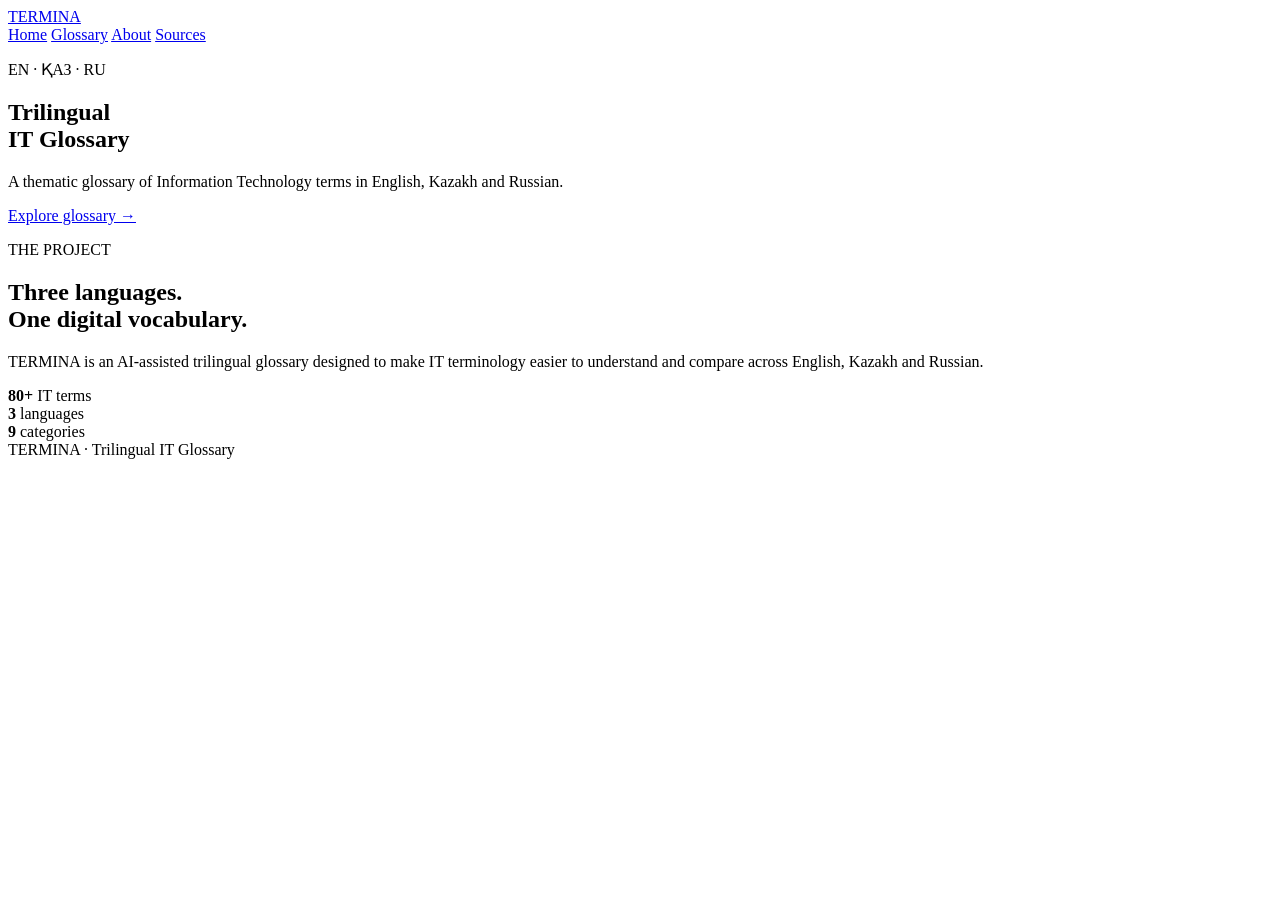
==== index.html @ 99200f11 "Create index.html" ====
<!DOCTYPE html>
<html lang="en">
<head>
    <meta charset="UTF-8">
    <meta name="viewport" content="width=device-width, initial-scale=1.0">
    <title>TERMINA — Trilingual IT Glossary</title>
    <link rel="stylesheet" href="styles.css">
</head>

<body>

<header class="header">
    <div class="container nav">
        <a href="index.html" class="logo">TERMINA</a>

        <nav>
            <a href="index.html">Home</a>
            <a href="glossary.html">Glossary</a>
            <a href="about.html">About</a>
            <a href="sources.html">Sources</a>
        </nav>
    </div>
</header>

<main>

    <section class="hero container">
        <p class="eyebrow">EN · ҚАЗ · RU</p>

        <h1>
            Trilingual<br>
            IT Glossary
        </h1>

        <p class="hero-text">
            A thematic glossary of Information Technology terms
            in English, Kazakh and Russian.
        </p>

        <a href="glossary.html" class="button">
            Explore glossary →
        </a>
    </section>

    <section class="intro container">

        <div>
            <p class="eyebrow">THE PROJECT</p>
            <h2>Three languages.<br>One digital vocabulary.</h2>
        </div>

        <p>
            TERMINA is an AI-assisted trilingual glossary designed
            to make IT terminology easier to understand and compare
            across English, Kazakh and Russian.
        </p>

    </section>

    <section class="stats container">

        <div class="stat">
            <strong>80+</strong>
            <span>IT terms</span>
        </div>

        <div class="stat">
            <strong>3</strong>
            <span>languages</span>
        </div>

        <div class="stat">
            <strong>9</strong>
            <span>categories</span>
        </div>

    </section>

</main>

<footer>
    <div class="container">
        TERMINA · Trilingual IT Glossary
    </div>
</footer>

</body>
</html>
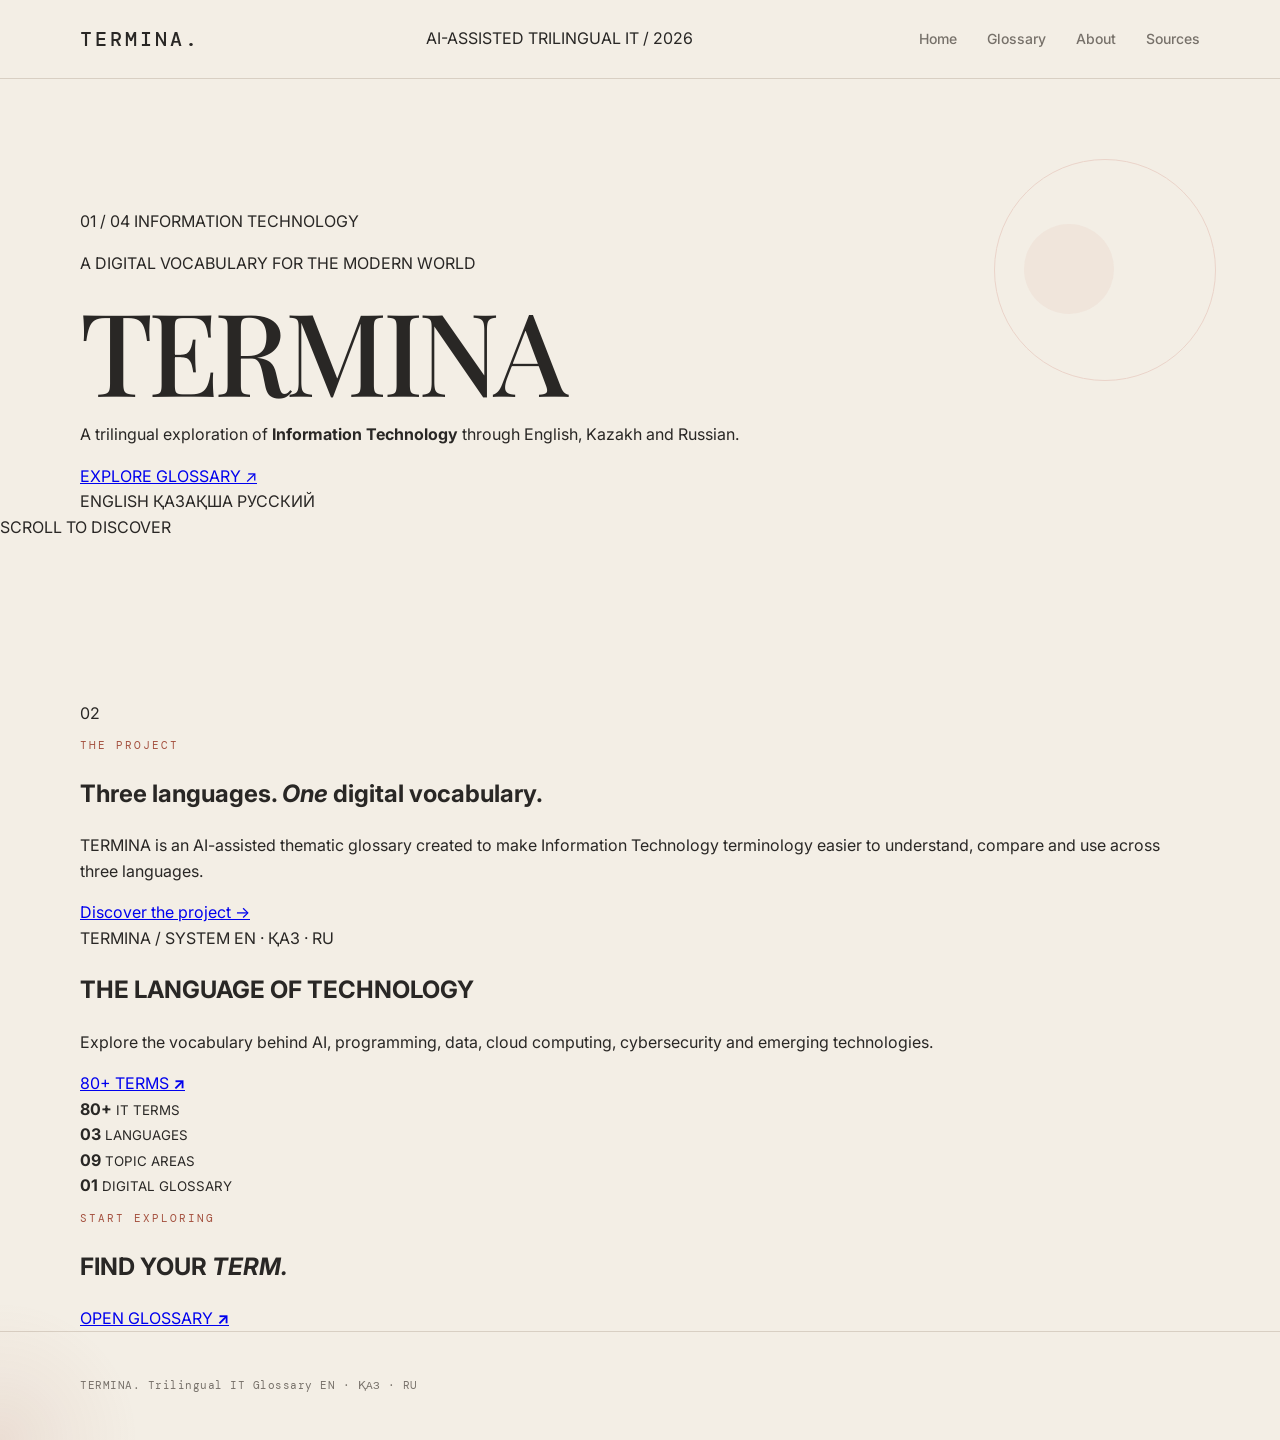
==== commit 277bab70: "Update index.html" ====
--- a/index.html
+++ b/index.html
@@ -1,88 +1,263 @@
 <!DOCTYPE html>
 <html lang="en">
+
 <head>
     <meta charset="UTF-8">
     <meta name="viewport" content="width=device-width, initial-scale=1.0">
+
     <title>TERMINA — Trilingual IT Glossary</title>
+
     <link rel="stylesheet" href="styles.css">
 </head>
 
 <body>
 
+<div class="page-noise"></div>
+
 <header class="header">
-    <div class="container nav">
-        <a href="index.html" class="logo">TERMINA</a>
+
+    <div class="nav container">
+
+        <a href="index.html" class="logo">
+            TERMINA<span>.</span>
+        </a>
+
+        <div class="nav-center">
+            <span>AI-ASSISTED</span>
+            <span>TRILINGUAL</span>
+            <span>IT / 2026</span>
+        </div>
 
         <nav>
-            <a href="index.html">Home</a>
+            <a href="index.html" class="active">Home</a>
             <a href="glossary.html">Glossary</a>
             <a href="about.html">About</a>
             <a href="sources.html">Sources</a>
         </nav>
+
     </div>
+
 </header>
 
+
 <main>
 
-    <section class="hero container">
-        <p class="eyebrow">EN · ҚАЗ · RU</p>
-
-        <h1>
-            Trilingual<br>
-            IT Glossary
-        </h1>
-
-        <p class="hero-text">
-            A thematic glossary of Information Technology terms
-            in English, Kazakh and Russian.
-        </p>
-
-        <a href="glossary.html" class="button">
-            Explore glossary →
-        </a>
-    </section>
-
-    <section class="intro container">
-
-        <div>
-            <p class="eyebrow">THE PROJECT</p>
-            <h2>Three languages.<br>One digital vocabulary.</h2>
-        </div>
-
-        <p>
-            TERMINA is an AI-assisted trilingual glossary designed
-            to make IT terminology easier to understand and compare
-            across English, Kazakh and Russian.
-        </p>
-
-    </section>
-
-    <section class="stats container">
-
-        <div class="stat">
-            <strong>80+</strong>
-            <span>IT terms</span>
-        </div>
-
-        <div class="stat">
-            <strong>3</strong>
-            <span>languages</span>
-        </div>
-
-        <div class="stat">
-            <strong>9</strong>
-            <span>categories</span>
+    <!-- HERO -->
+
+    <section class="hero">
+
+        <div class="hero-orbit orbit-one"></div>
+        <div class="hero-orbit orbit-two"></div>
+
+        <div class="hero-shape shape-one"></div>
+        <div class="hero-shape shape-two"></div>
+        <div class="hero-shape shape-three"></div>
+
+        <div class="container hero-inner">
+
+            <div class="hero-meta">
+                <span>01 / 04</span>
+                <span>INFORMATION TECHNOLOGY</span>
+            </div>
+
+            <div class="hero-title-wrap">
+
+                <p class="hero-small">
+                    A DIGITAL VOCABULARY
+                    <span>FOR THE MODERN WORLD</span>
+                </p>
+
+                <h1 class="hero-title">
+                    TERMI<span>NA</span>
+                </h1>
+
+                <div class="hero-line"></div>
+
+                <p class="hero-description">
+                    A trilingual exploration of
+                    <strong>Information Technology</strong>
+                    through English, Kazakh and Russian.
+                </p>
+
+            </div>
+
+
+            <div class="hero-bottom">
+
+                <a href="glossary.html" class="mega-button">
+                    <span>EXPLORE GLOSSARY</span>
+                    <span class="button-arrow">↗</span>
+                </a>
+
+                <div class="language-cycle">
+
+                    <span class="language active-lang">ENGLISH</span>
+                    <span>ҚАЗАҚША</span>
+                    <span>РУССКИЙ</span>
+
+                </div>
+
+            </div>
+
+        </div>
+
+
+        <div class="scroll-indicator">
+            <span>SCROLL TO DISCOVER</span>
+            <div></div>
+        </div>
+
+    </section>
+
+
+    <!-- INTRO -->
+
+    <section class="intro-section container">
+
+        <div class="section-number">
+            02
+        </div>
+
+        <div class="intro-content">
+
+            <p class="eyebrow">
+                THE PROJECT
+            </p>
+
+            <h2>
+                Three languages.
+                <em>One</em> digital vocabulary.
+            </h2>
+
+            <p class="intro-text">
+                TERMINA is an AI-assisted thematic glossary
+                created to make Information Technology
+                terminology easier to understand,
+                compare and use across three languages.
+            </p>
+
+            <a href="about.html" class="text-link">
+                Discover the project
+                <span>→</span>
+            </a>
+
+        </div>
+
+    </section>
+
+
+    <!-- BIG STATEMENT -->
+
+    <section class="statement-section">
+
+        <div class="container">
+
+            <div class="statement-top">
+                <span>TERMINA / SYSTEM</span>
+                <span>EN · ҚАЗ · RU</span>
+            </div>
+
+            <h2>
+                THE LANGUAGE
+                <span>OF TECHNOLOGY</span>
+            </h2>
+
+            <div class="statement-bottom">
+
+                <p>
+                    Explore the vocabulary behind AI,
+                    programming, data, cloud computing,
+                    cybersecurity and emerging technologies.
+                </p>
+
+                <a href="glossary.html">
+                    <span>80+</span>
+                    TERMS
+                    <b>↗</b>
+                </a>
+
+            </div>
+
+        </div>
+
+    </section>
+
+
+    <!-- STATS -->
+
+    <section class="stats-section container">
+
+        <div class="stat-big">
+            <strong>80<span>+</span></strong>
+            <small>IT TERMS</small>
+        </div>
+
+        <div class="stat-big">
+            <strong>03</strong>
+            <small>LANGUAGES</small>
+        </div>
+
+        <div class="stat-big">
+            <strong>09</strong>
+            <small>TOPIC AREAS</small>
+        </div>
+
+        <div class="stat-big">
+            <strong>01</strong>
+            <small>DIGITAL GLOSSARY</small>
+        </div>
+
+    </section>
+
+
+    <!-- CTA -->
+
+    <section class="final-cta">
+
+        <div class="container">
+
+            <p class="eyebrow">
+                START EXPLORING
+            </p>
+
+            <h2>
+                FIND YOUR
+                <em>TERM.</em>
+            </h2>
+
+            <a href="glossary.html" class="circle-button">
+                <span>OPEN</span>
+                <span>GLOSSARY</span>
+                <b>↗</b>
+            </a>
+
         </div>
 
     </section>
 
 </main>
 
+
 <footer>
-    <div class="container">
-        TERMINA · Trilingual IT Glossary
+
+    <div class="container footer-inner">
+
+        <span>TERMINA.</span>
+
+        <span>
+            Trilingual IT Glossary
+        </span>
+
+        <span>
+            EN · ҚАЗ · RU
+        </span>
+
     </div>
+
 </footer>
+
+
+<script src="app.js"></script>
 
 </body>
 </html>
--- a/styles.css
+++ b/styles.css
@@ -0,0 +1,1125 @@
+@import url('https://fonts.googleapis.com/css2?family=DM+Mono:wght@400;500&family=Playfair+Display:wght@500;600&family=Inter:wght@400;500;600&display=swap');
+
+:root {
+    --background: #f3eee5;
+    --surface: #fffdf8;
+    --text: #292725;
+    --muted: #77716a;
+
+    --accent: #a4513f;
+    --accent-dark: #843c2e;
+    --accent-light: #ead3c9;
+
+    --border: #d8cfc3;
+}
+
+* {
+    box-sizing: border-box;
+}
+
+html {
+    scroll-behavior: smooth;
+}
+
+body {
+    margin: 0;
+    background: var(--background);
+    color: var(--text);
+    font-family: "Inter", sans-serif;
+    line-height: 1.6;
+    overflow-x: hidden;
+}
+
+/* =========================
+   CURSOR GLOW
+========================= */
+
+.cursor-glow {
+    position: fixed;
+    width: 280px;
+    height: 280px;
+
+    border-radius: 50%;
+
+    background: radial-gradient(
+        circle,
+        rgba(164, 81, 63, 0.10) 0%,
+        rgba(164, 81, 63, 0.04) 35%,
+        transparent 70%
+    );
+
+    pointer-events: none;
+
+    transform: translate(-50%, -50%);
+
+    z-index: 9999;
+
+    transition: opacity 0.3s ease;
+}
+
+/* =========================
+   PAGE REVEAL
+========================= */
+
+body {
+    animation: pageReveal 0.8s ease both;
+}
+
+@keyframes pageReveal {
+    from {
+        opacity: 0;
+    }
+
+    to {
+        opacity: 1;
+    }
+}
+
+/* =========================
+   CONTAINER
+========================= */
+
+.container {
+    width: min(1120px, 90%);
+    margin: 0 auto;
+}
+
+/* =========================
+   HEADER
+========================= */
+
+.header {
+    position: sticky;
+    top: 0;
+    z-index: 100;
+
+    border-bottom: 1px solid var(--border);
+
+    background: rgba(243, 238, 229, 0.88);
+
+    backdrop-filter: blur(14px);
+}
+
+.nav {
+    min-height: 78px;
+
+    display: flex;
+    align-items: center;
+    justify-content: space-between;
+}
+
+.logo {
+    color: var(--text);
+
+    text-decoration: none;
+
+    font-family: "DM Mono", monospace;
+
+    font-size: 20px;
+    font-weight: 500;
+
+    letter-spacing: 3px;
+
+    transition:
+        color 0.3s ease,
+        letter-spacing 0.3s ease;
+}
+
+.logo:hover {
+    color: var(--accent);
+    letter-spacing: 5px;
+}
+
+nav {
+    display: flex;
+    gap: 30px;
+}
+
+nav a {
+    position: relative;
+
+    color: var(--muted);
+
+    text-decoration: none;
+
+    font-size: 14px;
+    font-weight: 500;
+
+    transition: color 0.25s ease;
+}
+
+nav a::after {
+    content: "";
+
+    position: absolute;
+
+    left: 0;
+    bottom: -8px;
+
+    width: 0;
+    height: 1px;
+
+    background: var(--accent);
+
+    transition: width 0.3s ease;
+}
+
+nav a:hover {
+    color: var(--accent);
+}
+
+nav a:hover::after {
+    width: 100%;
+}
+
+/* =========================
+   TEXT
+========================= */
+
+.eyebrow {
+    font-family: "DM Mono", monospace;
+
+    font-size: 11px;
+
+    letter-spacing: 2px;
+
+    color: var(--accent);
+
+    text-transform: uppercase;
+}
+
+/* =========================
+   HERO
+========================= */
+
+.hero {
+    position: relative;
+
+    padding: 130px 0 160px;
+}
+
+/* decorative circle */
+
+.hero::before {
+    content: "";
+
+    position: absolute;
+
+    right: 5%;
+    top: 80px;
+
+    width: 220px;
+    height: 220px;
+
+    border: 1px solid var(--accent-light);
+
+    border-radius: 50%;
+
+    animation: floatCircle 7s ease-in-out infinite;
+
+    pointer-events: none;
+}
+
+.hero::after {
+    content: "";
+
+    position: absolute;
+
+    right: 13%;
+    top: 145px;
+
+    width: 90px;
+    height: 90px;
+
+    background: var(--accent-light);
+
+    border-radius: 50%;
+
+    opacity: 0.35;
+
+    animation: floatSmall 5s ease-in-out infinite;
+
+    pointer-events: none;
+}
+
+@keyframes floatCircle {
+
+    0%, 100% {
+        transform: translateY(0) rotate(0deg);
+    }
+
+    50% {
+        transform: translateY(-20px) rotate(8deg);
+    }
+}
+
+@keyframes floatSmall {
+
+    0%, 100% {
+        transform: translate(0, 0);
+    }
+
+    50% {
+        transform: translate(-15px, 20px);
+    }
+}
+
+.hero h1 {
+    position: relative;
+    z-index: 2;
+
+    margin: 20px 0;
+
+    max-width: 900px;
+
+    font-family: "Playfair Display", serif;
+
+    font-size: clamp(65px, 9vw, 120px);
+
+    line-height: 0.92;
+
+    font-weight: 500;
+
+    letter-spacing: -5px;
+
+    animation: titleReveal 1s cubic-bezier(.2,.8,.2,1) both;
+}
+
+@keyframes titleReveal {
+
+    from {
+        opacity: 0;
+        transform: translateY(40px);
+        clip-path: inset(100% 0 0 0);
+    }
+
+    to {
+        opacity: 1;
+        transform: translateY(0);
+        clip-path: inset(0 0 0 0);
+    }
+}
+
+.hero-text {
+    position: relative;
+    z-index: 2;
+
+    max-width: 560px;
+
+    color: var(--muted);
+
+    font-size: 18px;
+
+    margin-bottom: 38px;
+
+    animation: fadeUp 1s 0.25s ease both;
+}
+
+@keyframes fadeUp {
+
+    from {
+        opacity: 0;
+        transform: translateY(20px);
+    }
+
+    to {
+        opacity: 1;
+        transform: translateY(0);
+    }
+}
+
+/* =========================
+   BUTTON
+========================= */
+
+.button {
+    position: relative;
+    z-index: 2;
+
+    display: inline-block;
+
+    padding: 15px 25px;
+
+    background: var(--accent);
+
+    color: white;
+
+    text-decoration: none;
+
+    font-size: 14px;
+
+    overflow: hidden;
+
+    transition:
+        transform 0.25s ease,
+        background 0.25s ease;
+}
+
+.button::before {
+    content: "";
+
+    position: absolute;
+
+    top: 0;
+    left: -100%;
+
+    width: 100%;
+    height: 100%;
+
+    background: rgba(255,255,255,0.15);
+
+    transition: left 0.4s ease;
+}
+
+.button:hover {
+    background: var(--accent-dark);
+
+    transform: translateY(-3px);
+}
+
+.button:hover::before {
+    left: 100%;
+}
+
+/* =========================
+   INTRO
+========================= */
+
+.intro {
+    border-top: 1px solid var(--border);
+
+    padding: 85px 0;
+
+    display: grid;
+
+    grid-template-columns: 1fr 1fr;
+
+    gap: 80px;
+}
+
+.intro h2 {
+    font-family: "Playfair Display", serif;
+
+    font-size: 45px;
+
+    line-height: 1.1;
+
+    font-weight: 500;
+
+    margin-top: 15px;
+}
+
+.intro > p {
+    color: var(--muted);
+
+    font-size: 17px;
+
+    max-width: 500px;
+}
+
+/* =========================
+   STATS
+========================= */
+
+.stats {
+    display: grid;
+
+    grid-template-columns: repeat(3, 1fr);
+
+    border-top: 1px solid var(--border);
+
+    border-bottom: 1px solid var(--border);
+}
+
+.stat {
+    padding: 45px 25px;
+
+    border-right: 1px solid var(--border);
+
+    transition:
+        background 0.3s ease,
+        transform 0.3s ease;
+}
+
+.stat:hover {
+    background: var(--surface);
+
+    transform: translateY(-5px);
+}
+
+.stat:last-child {
+    border-right: none;
+}
+
+.stat strong {
+    display: block;
+
+    font-family: "Playfair Display", serif;
+
+    font-size: 50px;
+
+    font-weight: 500;
+
+    color: var(--accent);
+}
+
+.stat span {
+    color: var(--muted);
+
+    font-size: 14px;
+}
+
+/* =========================
+   PAGE HEADER
+========================= */
+
+.page-header {
+    padding: 90px 0 60px;
+
+    border-bottom: 1px solid var(--border);
+
+    animation: fadeUp 0.8s ease both;
+}
+
+.page-header h1 {
+    font-family: "Playfair Display", serif;
+
+    font-size: 72px;
+
+    font-weight: 500;
+
+    margin: 15px 0;
+
+    line-height: 1;
+}
+
+.page-header p:last-child {
+    color: var(--muted);
+
+    max-width: 600px;
+}
+
+/* =========================
+   GLOSSARY
+========================= */
+
+.glossary-section {
+    padding: 50px 0 110px;
+}
+
+.search-area {
+    margin-bottom: 25px;
+}
+
+#searchInput {
+    width: 100%;
+
+    padding: 19px 22px;
+
+    background: var(--surface);
+
+    border: 1px solid var(--border);
+
+    color: var(--text);
+
+    font-family: "Inter", sans-serif;
+
+    font-size: 16px;
+
+    outline: none;
+
+    transition:
+        border-color 0.3s ease,
+        box-shadow 0.3s ease,
+        transform 0.3s ease;
+}
+
+#searchInput:focus {
+    border-color: var(--accent);
+
+    box-shadow:
+        0 0 0 4px var(--accent-light),
+        0 8px 25px rgba(70, 50, 35, 0.05);
+
+    transform: translateY(-2px);
+}
+
+/* =========================
+   CATEGORY BUTTONS
+========================= */
+
+.categories {
+    display: flex;
+
+    flex-wrap: wrap;
+
+    gap: 8px;
+
+    margin-bottom: 45px;
+}
+
+.category {
+    padding: 9px 15px;
+
+    background: transparent;
+
+    border: 1px solid var(--border);
+
+    color: var(--muted);
+
+    cursor: pointer;
+
+    font-family: "Inter", sans-serif;
+
+    font-size: 13px;
+
+    transition:
+        transform 0.2s ease,
+        background 0.2s ease,
+        color 0.2s ease,
+        border-color 0.2s ease;
+}
+
+.category:hover {
+    color: var(--accent);
+
+    border-color: var(--accent);
+
+    transform: translateY(-2px);
+}
+
+.category.active {
+    background: var(--accent);
+
+    color: white;
+
+    border-color: var(--accent);
+
+    box-shadow: 0 5px 15px rgba(164, 81, 63, 0.18);
+}
+
+/* =========================
+   CARDS
+========================= */
+
+.glossary-grid {
+    display: grid;
+
+    grid-template-columns: repeat(2, 1fr);
+
+    gap: 22px;
+}
+
+.term-card {
+    position: relative;
+
+    padding: 30px;
+
+    background: var(--surface);
+
+    border: 1px solid var(--border);
+
+    overflow: hidden;
+
+    opacity: 0;
+
+    animation: cardReveal 0.6s ease forwards;
+
+    transition:
+        transform 0.35s ease,
+        box-shadow 0.35s ease,
+        border-color 0.35s ease;
+}
+
+@keyframes cardReveal {
+
+    from {
+        opacity: 0;
+        transform: translateY(25px);
+    }
+
+    to {
+        opacity: 1;
+        transform: translateY(0);
+    }
+}
+
+/* animated side line */
+
+.term-card::before {
+    content: "";
+
+    position: absolute;
+
+    left: 0;
+    top: 0;
+
+    width: 4px;
+    height: 0;
+
+    background: var(--accent);
+
+    transition: height 0.4s ease;
+}
+
+/* decorative corner */
+
+.term-card::after {
+    content: "";
+
+    position: absolute;
+
+    right: -35px;
+    top: -35px;
+
+    width: 90px;
+    height: 90px;
+
+    border: 1px solid var(--accent-light);
+
+    border-radius: 50%;
+
+    opacity: 0;
+
+    transition:
+        opacity 0.4s ease,
+        transform 0.4s ease;
+}
+
+.term-card:hover {
+    transform: translateY(-7px);
+
+    border-color: var(--accent-light);
+
+    box-shadow:
+        0 18px 40px rgba(70, 50, 35, 0.10);
+}
+
+.term-card:hover::before {
+    height: 100%;
+}
+
+.term-card:hover::after {
+    opacity: 1;
+
+    transform: scale(1.5);
+}
+
+.term-category {
+    font-family: "DM Mono", monospace;
+
+    font-size: 10px;
+
+    letter-spacing: 1.5px;
+
+    color: var(--accent);
+
+    text-transform: uppercase;
+
+    margin-bottom: 18px;
+}
+
+.term-card h2 {
+    font-family: "Playfair Display", serif;
+
+    font-size: 30px;
+
+    font-weight: 500;
+
+    line-height: 1.2;
+
+    margin: 0 0 25px;
+
+    transition: color 0.25s ease;
+}
+
+.term-card:hover h2 {
+    color: var(--accent);
+}
+
+/* =========================
+   TRANSLATIONS
+========================= */
+
+.translations {
+    border-top: 1px solid var(--border);
+
+    border-bottom: 1px solid var(--border);
+
+    padding: 18px 0;
+
+    display: grid;
+
+    gap: 12px;
+}
+
+.translations div {
+    display: flex;
+
+    gap: 15px;
+}
+
+.translations span,
+.definition > span,
+.example > span {
+    min-width: 45px;
+
+    font-family: "DM Mono", monospace;
+
+    font-size: 10px;
+
+    letter-spacing: 1px;
+
+    color: var(--accent);
+}
+
+.translations strong {
+    font-weight: 500;
+}
+
+/* =========================
+   DEFINITION
+========================= */
+
+.definition,
+.example {
+    margin-top: 22px;
+}
+
+.definition p,
+.example p {
+    color: var(--muted);
+
+    margin: 8px 0 0;
+
+    font-size: 14px;
+}
+
+.example {
+    padding-top: 20px;
+
+    border-top: 1px solid var(--border);
+}
+
+.example p {
+    font-style: italic;
+}
+
+/* =========================
+   NO RESULTS
+========================= */
+
+.no-results {
+    grid-column: 1 / -1;
+
+    text-align: center;
+
+    padding: 80px 20px;
+
+    background: var(--surface);
+
+    border: 1px solid var(--border);
+
+    animation: fadeUp 0.5s ease both;
+}
+
+.no-results h2 {
+    font-family: "Playfair Display", serif;
+
+    font-size: 38px;
+
+    font-weight: 500;
+}
+
+.no-results p {
+    color: var(--muted);
+}
+
+/* =========================
+   ABOUT
+========================= */
+
+.about-content {
+    padding: 80px 0;
+}
+
+.about-block {
+    max-width: 850px;
+
+    padding: 55px 0;
+
+    border-bottom: 1px solid var(--border);
+
+    transition: padding-left 0.3s ease;
+}
+
+.about-block:hover {
+    padding-left: 15px;
+}
+
+.about-block h2 {
+    font-family: "Playfair Display", serif;
+
+    font-size: 42px;
+
+    line-height: 1.15;
+
+    font-weight: 500;
+
+    margin: 15px 0 25px;
+}
+
+.about-block p:not(.eyebrow) {
+    max-width: 700px;
+
+    color: var(--muted);
+
+    font-size: 16px;
+}
+
+/* =========================
+   WORKFLOW
+========================= */
+
+.project-method {
+    padding: 60px 0 100px;
+}
+
+.workflow {
+    margin-top: 25px;
+
+    border-top: 1px solid var(--border);
+}
+
+.workflow div {
+    display: grid;
+
+    grid-template-columns: 80px 1fr;
+
+    gap: 20px;
+
+    padding: 25px 0;
+
+    border-bottom: 1px solid var(--border);
+
+    transition:
+        padding-left 0.3s ease,
+        background 0.3s ease;
+}
+
+.workflow div:hover {
+    padding-left: 15px;
+
+    background: rgba(255,255,255,0.25);
+}
+
+.workflow strong {
+    font-family: "DM Mono", monospace;
+
+    color: var(--accent);
+}
+
+/* =========================
+   SOURCES
+========================= */
+
+.sources-list {
+    padding: 70px 0 110px;
+}
+
+.source-item {
+    display: grid;
+
+    grid-template-columns: 90px 1fr;
+
+    gap: 30px;
+
+    padding: 45px 0;
+
+    border-bottom: 1px solid var(--border);
+
+    transition:
+        padding-left 0.3s ease,
+        background 0.3s ease;
+}
+
+.source-item:hover {
+    padding-left: 15px;
+}
+
+.source-number {
+    font-family: "DM Mono", monospace;
+
+    color: var(--accent);
+
+    font-size: 13px;
+}
+
+.source-item h2 {
+    margin: 0 0 15px;
+
+    font-family: "Playfair Display", serif;
+
+    font-size: 32px;
+
+    font-weight: 500;
+}
+
+.source-item p {
+    max-width: 700px;
+
+    color: var(--muted);
+}
+
+.source-item a {
+    display: inline-block;
+
+    margin-top: 10px;
+
+    color: var(--accent);
+
+    text-decoration: none;
+
+    border-bottom: 1px solid var(--accent);
+
+    padding-bottom: 3px;
+
+    transition: color 0.2s ease;
+}
+
+.source-item a:hover {
+    color: var(--accent-dark);
+}
+
+.source-note {
+    font-style: italic;
+}
+
+/* =========================
+   FOOTER
+========================= */
+
+footer {
+    padding: 45px 0;
+
+    color: var(--muted);
+
+    font-family: "DM Mono", monospace;
+
+    font-size: 11px;
+
+    letter-spacing: 0.5px;
+
+    border-top: 1px solid var(--border);
+}
+
+/* =========================
+   MOBILE
+========================= */
+
+@media (max-width: 700px) {
+
+    .nav {
+        flex-direction: column;
+
+        gap: 15px;
+
+        padding: 20px 0;
+    }
+
+    nav {
+        gap: 15px;
+
+        flex-wrap: wrap;
+
+        justify-content: center;
+    }
+
+    .hero {
+        padding: 80px 0;
+    }
+
+    .hero::before,
+    .hero::after {
+        display: none;
+    }
+
+    .hero h1 {
+        font-size: 60px;
+
+        letter-spacing: -2px;
+    }
+
+    .intro {
+        grid-template-columns: 1fr;
+
+        gap: 20px;
+    }
+
+    .stats {
+        grid-template-columns: 1fr;
+    }
+
+    .stat {
+        border-right: none;
+
+        border-bottom: 1px solid var(--border);
+    }
+
+    .stat:last-child {
+        border-bottom: none;
+    }
+
+    .page-header h1 {
+        font-size: 52px;
+    }
+
+    .glossary-grid {
+        grid-template-columns: 1fr;
+    }
+
+    .term-card {
+        padding: 24px;
+    }
+
+    .term-card h2 {
+        font-size: 27px;
+    }
+
+    .about-block h2 {
+        font-size: 32px;
+    }
+
+    .workflow div {
+        grid-template-columns: 55px 1fr;
+    }
+
+    .source-item {
+        grid-template-columns: 1fr;
+
+        gap: 10px;
+    }
+
+    .source-item h2 {
+        font-size: 27px;
+    }
+}
+
+/* =========================
+   REDUCE MOTION
+========================= */
+
+@media (prefers-reduced-motion: reduce) {
+
+    *,
+    *::before,
+    *::after {
+        animation-duration: 0.01ms !important;
+
+        animation-iteration-count: 1 !important;
+
+        transition-duration: 0.01ms !important;
+
+        scroll-behavior: auto !important;
+    }
+}
